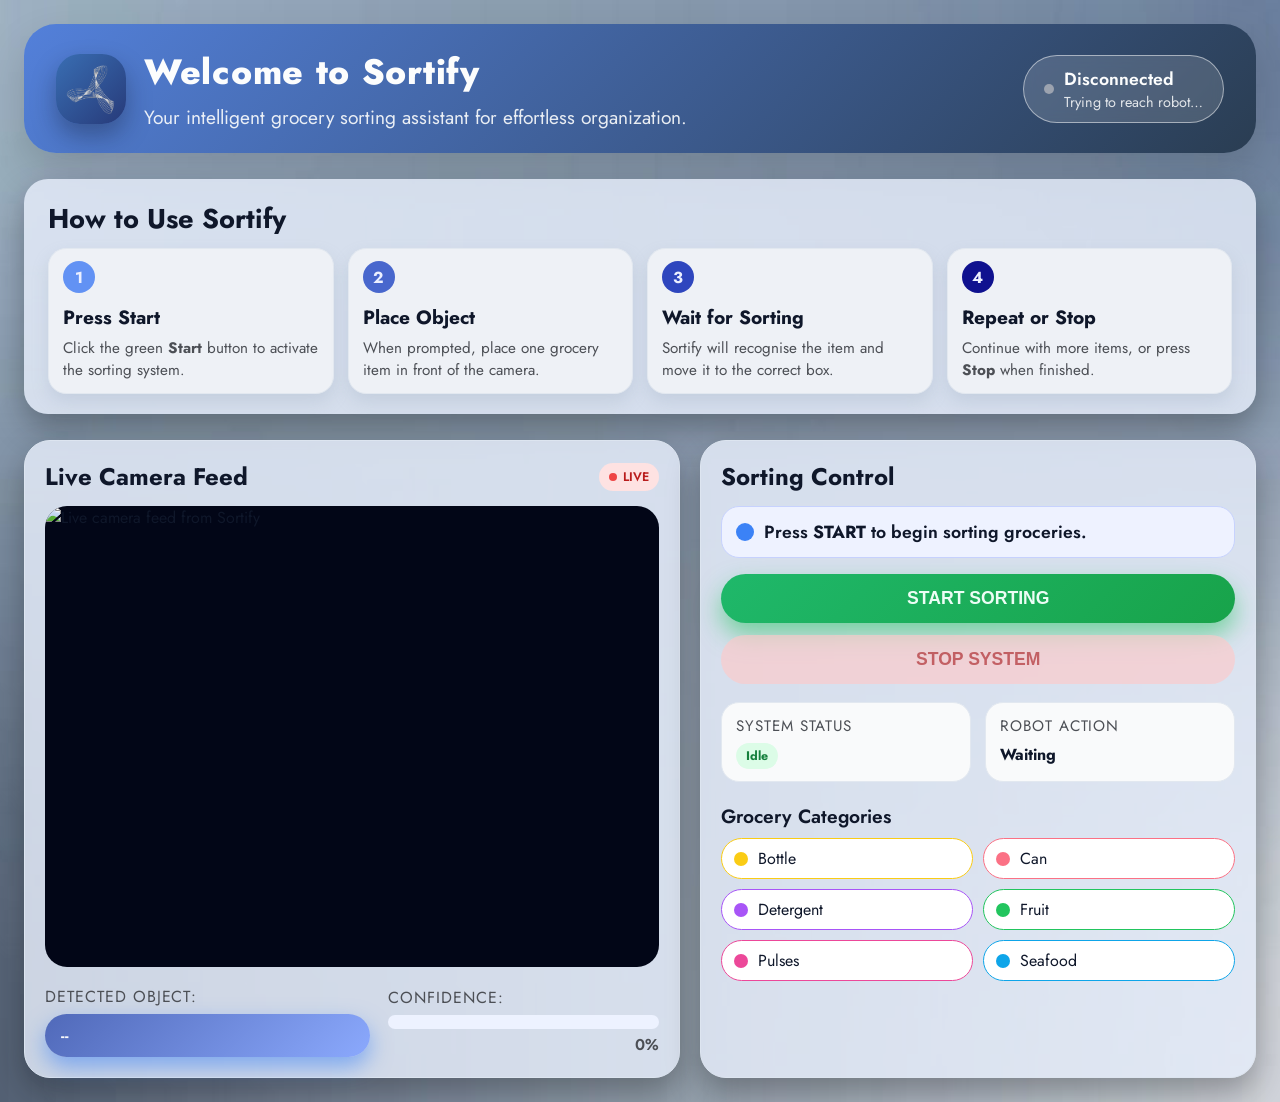
==== Dofbot/index.html @ 198b14b2 "Developed Frontend of robot index.html app.py" ====
<!DOCTYPE html>
<html lang="en">
<head>
  <meta charset="UTF-8" />
  <meta
    name="viewport"
    content="width=device-width, initial-scale=1.0"
  />
  <title>Sortify – Grocery Sorting Robot</title>

  <!-- Icons & Font -->
  <link
    rel="stylesheet"
    href="https://cdnjs.cloudflare.com/ajax/libs/font-awesome/6.5.0/css/all.min.css"
  />
  <!-- Font: JOST -->
  <link rel="preconnect" href="https://fonts.googleapis.com">
  <link rel="preconnect" href="https://fonts.gstatic.com" crossorigin>
  <link href="https://fonts.googleapis.com/css2?family=Jost:ital,wght@0,100..900;1,100..900&display=swap" rel="stylesheet">

  <style>
    :root {
      /* Blue theme */
      --bg: #e9f3ff;
      --card-bg: #e6edfad2;
      --primary: #3f69b0;
      --primary-soft: #e0ebff;
      --accent-green: #12c26d;
      --accent-red: #ff6b6b;
      --accent-orange: #ffb84d;

      --text-main: #0f172a;
      --text-muted: #4c4f55;

      --radius-lg: 26px;
      --radius-md: 18px;
      --radius-pill: 999px;

      --shadow-soft: 0 18px 40px rgba(3, 5, 10, 0.15);
      --shadow-card: 0 14px 32px rgba(16, 19, 22, 0.35);
      --transition-fast: 0.18s ease-out;
    }

    * {
      box-sizing: border-box;
    }

    body {
      margin: 0;
      padding: 24px;
      font-family: "Jost", sans-serif !important;
      color: var(--text-main);
      display: flex;
      justify-content: center;
      min-height: 100vh;
      background-color: var(--bg);
      background-image: url("images/background.jpg");
      background-size: cover;
      background-position: center;
      background-repeat: no-repeat;
    }

    .app-shell {
      width: 100%;
      max-width: 1400px;
      background: transparent;
    }

    /* ================= HEADER BANNER ================= */

    .hero-banner {
      background: linear-gradient(135deg, #5380da, #2a3d52);
      border-radius: 32px;
      padding: 22px 32px;
      display: flex;
      justify-content: space-between;
      align-items: center;
      box-shadow: var(--shadow-soft);
      color: #fcfdfd;
      margin-bottom: 26px;
    }

    .hero-left {
      display: flex;
      align-items: center;
      gap: 18px;
    }

    .hero-icon {
      width: 70px;
      height: 70px;
      border-radius: 24px;
      background: linear-gradient(135deg, #396eb3, #273a79);
      display: flex;
      align-items: center;
      justify-content: center;
      box-shadow: 0 12px 24px rgba(15, 23, 42, 0.35);
      /* font-size no longer needed for icon */
    }

    /*  logo image styling */
    .hero-logo-img {
      max-width: 50px;
      max-height: 50px;
      display: block;
    }

    .hero-text h1 {
      margin: 0;
      font-weight: 800;
      font-size: 2.2rem;
      letter-spacing: 0.02em;
    }

    .hero-text p {
      margin: 6px 0 0;
      font-size: 1.2rem;
      opacity: 0.9;
    }

    .hero-right {
      display: flex;
      align-items: center;
      gap: 12px;
    }

    .connection-pill {
      padding: 10px 20px;
      border-radius: 999px;
      background: rgba(255, 255, 255, 0.15);
      border: 1px solid rgba(255, 255, 255, 0.5);
      display: flex;
      align-items: center;
      gap: 10px;
      font-size: 1.1rem;
      backdrop-filter: blur(6px);
    }

    .connection-dot {
      width: 10px;
      height: 10px;
      border-radius: 999px;
      background: #9ca3af;
    }

    .connection-pill.connected .connection-dot {
      background: #4ade80;
      box-shadow: 0 0 0 6px rgba(74, 222, 128, 0.45);
    }

    .connection-label {
      font-weight: 600;
    }

    .connection-status {
      font-size: 0.9rem;
      opacity: 0.85;
    }

    /* ================= HOW-TO SECTION ================= */

    .howto-card {
      margin-top: 18px;
      background: var(--card-bg);
      border-radius: 24px;
      padding: 20px 24px;
      box-shadow: var(--shadow-card);
      display: flex;
      align-items: flex-start;
      gap: 20px;
    }

    .howto-main {
      flex: 1;
    }

    .howto-main h2 {
      margin: 0 0 8px;
      font-size: 1.7rem;
    }

    .steps-row {
      display: grid;
      grid-template-columns: repeat(4, minmax(0, 1fr));
      gap: 14px;
      margin-top: 10px;
    }

    @media (max-width: 1000px) {
      .steps-row {
        grid-template-columns: repeat(2, minmax(0, 1fr));
      }
    }

    @media (max-width: 700px) {
      .steps-row {
        grid-template-columns: 1fr;
      }
    }

    .step-card {
      border-radius: 18px;
      border: 1px solid #e2e8f0;
      background: #eef1f6;
      padding: 12px 14px;
      box-shadow: 0 8px 16px rgba(148, 163, 184, 0.25);
      display: flex;
      flex-direction: column;
      gap: 6px;
    }

    .step-number {
      width: 32px;
      height: 32px;
      border-radius: 999px;
      background: #6292f4;
      display: flex;
      align-items: center;
      justify-content: center;
      color: #ecf0ff;
      font-weight: 700;
      margin-bottom: 4px;
    }

    .step-card:nth-child(2) .step-number {
      background: #4867cd;
    }
    .step-card:nth-child(3) .step-number {
      background: #2e46be;
    }
    .step-card:nth-child(4) .step-number {
      background: #0f118f;
    }

    .step-title {
      font-size: 1.2rem;
      font-weight: 700;
    }

    .step-text {
      font-size: 0.95rem;
      color: var(--text-muted);
    }

    /* ================= MAIN GRID ================= */

    .main-grid {
      margin-top: 26px;
      display: grid;
      grid-template-columns: minmax(0, 1.3fr) minmax(0, 1.1fr);
      gap: 20px;
    }

    @media (max-width: 1000px) {
      .main-grid {
        grid-template-columns: 1fr;
      }
    }

    .card {
      background: var(--card-bg);
      border-radius: 26px;
      padding: 18px 20px 20px;
      box-shadow: var(--shadow-card);
      border: 1px solid #dde5f0;
    }

    .card-header {
      display: flex;
      justify-content: space-between;
      align-items: center;
      margin-bottom: 12px;
    }

    .card-title {
      font-size: 1.5rem;
      font-weight: 700;
    }

    .tag-live {
      font-size: 0.78rem;
      padding: 5px 10px;
      border-radius: 999px;
      background: #fee2e2;
      color: #b91c1c;
      display: inline-flex;
      align-items: center;
      gap: 6px;
      font-weight: 600;
    }

    .tag-live::before {
      content: "";
      width: 8px;
      height: 8px;
      border-radius: 999px;
      background: #ef4444;
    }

    /* Camera card */

    .camera-frame {
      border-radius: 22px;
      overflow: hidden;
      background: #020617;
      position: relative;
      aspect-ratio: 4 / 3;
      margin-bottom: 18px;
    }

    .camera-frame img {
      width: 100%;
      height: 100%;
      object-fit: cover;
      display: block;
    }

    .camera-bottom-row {
      display: grid;
      grid-template-columns: 1.2fr 1fr;
      gap: 18px;
      align-items: center;
    }

    @media (max-width: 700px) {
      .camera-bottom-row {
        grid-template-columns: 1fr;
      }
    }

    .label {
      font-size: 1rem;
      letter-spacing: 0.06em;
      text-transform: uppercase;
      color: var(--text-muted);
      margin-bottom: 6px;
    }

    .detected-pill {
      border-radius: 999px;
      background: linear-gradient(135deg, #5069b9, #8ba9fd);
      color: #f9fafb;
      padding: 10px 16px;
      min-height: 40px;
      display: flex;
      align-items: center;
      font-weight: 600;
      box-shadow: 0 10px 22px rgba(59, 130, 246, 0.55);
    }

    .confidence-wrapper {
      width: 100%;
    }

    .confidence-bar-bg {
      width: 100%;
      height: 14px;
      border-radius: 999px;
      background: #edf2ff;
      overflow: hidden;
    }

    .confidence-bar-fill {
      height: 100%;
      width: 0%;
      border-radius: inherit;
      background: linear-gradient(90deg, #22c55e, #4ade80);
      transition: width 0.25s ease-out;
    }

    .confidence-value {
      text-align: right;
      font-size: 0.98rem;
      margin-top: 4px;
      color: var(--text-muted);
      font-weight: 600;
    }

    /* Sorting control card */

    .instruction-banner {
      border-radius: 18px;
      padding: 12px 14px;
      background: #eef2ff;
      border: 1px solid #c7d2fe;
      display: flex;
      align-items: center;
      gap: 10px;
      margin-bottom: 16px;
      font-size: 1.1rem;
    }

    .instruction-dot {
      width: 18px;
      height: 18px;
      border-radius: 999px;
      background: #3b82f6;
    }

    .instruction-text {
      font-weight: 600;
    }

    .btn-row {
      display: flex;
      flex-direction: column;
      gap: 12px;
      margin-bottom: 18px;
    }

    .btn-main {
      border: none;
      border-radius: 999px;
      padding: 14px 12px;
      font-size: 1.1rem;
      font-weight: 700;
      cursor: pointer;
      transition: transform var(--transition-fast),
        box-shadow var(--transition-fast),
        opacity 0.12s linear;
    }

    .btn-main:disabled {
      opacity: 0.65;
      cursor: not-allowed;
      box-shadow: none;
      transform: none;
    }

    .btn-start {
      background: linear-gradient(135deg, #1fb86a, #18a34a);
      color: #ecfdf5;
      box-shadow: 0 12px 24px rgba(34, 197, 94, 0.55);
    }

    .btn-start:hover:not(:disabled) {
      transform: translateY(-1px);
      box-shadow: 0 14px 30px rgba(34, 197, 94, 0.7);
    }

    .btn-stop {
      background: #fecaca;
      color: #b91c1c;
      box-shadow: 0 10px 22px rgba(248, 113, 113, 0.5);
    }

    .btn-stop:hover:not(:disabled) {
      transform: translateY(-1px);
      box-shadow: 0 12px 26px rgba(248, 113, 113, 0.75);
    }

    .status-grid {
      display: grid;
      grid-template-columns: repeat(2, minmax(0, 1fr));
      gap: 14px;
      margin-bottom: 20px;
    }

    .status-card-small {
      border-radius: 18px;
      background: #f9fafb;
      padding: 12px 14px;
      border: 1px solid #e2e8f0;
      display: flex;
      flex-direction: column;
      gap: 6px;
    }

    .status-label-small {
      font-size: 0.95rem;
      text-transform: uppercase;
      letter-spacing: 0.06em;
      color: var(--text-muted);
    }

    .status-value {
      font-weight: 700;
      font-size: 1rem;
    }

    .status-badge {
      padding: 4px 10px;
      border-radius: 999px;
      font-size: 0.78rem;
      display: inline-flex;
      align-items: center;
      gap: 6px;
    }

    .status-badge.idle {
      background: #dcfce7;
      color: #15803d;
    }

    .status-badge.active {
      background: #dbeafe;
      color: #1d4ed8;
    }

    .status-badge.stopped {
      background: #fee2e2;
      color: #b91c1c;
    }

    .categories-title {
      font-size: 1.2rem;
      font-weight: 600;
      margin-bottom: 8px;
    }

    .categories-grid {
      display: grid;
      grid-template-columns: repeat(2, minmax(0, 1fr));
      gap: 10px;
    }

    .category-pill {
      border-radius: 999px;
      padding: 8px 12px;
      border: 1.5px solid #e2e8f0;
      display: flex;
      align-items: center;
      gap: 10px;
      font-size: 1rem;
      background: #ffffff;
    }

    .category-dot {
      width: 14px;
      height: 14px;
      border-radius: 999px;
    }

    .cat-bottle {
      border-color: #facc15;
    }
    .cat-bottle .category-dot {
      background: #facc15;
    }

    .cat-can {
      border-color: #fb7185;
    }
    .cat-can .category-dot {
      background: #fb7185;
    }

    .cat-detergent {
      border-color: #a855f7;
    }
    .cat-detergent .category-dot {
      background: #a855f7;
    }

    .cat-fruit {
      border-color: #22c55e;
    }
    .cat-fruit .category-dot {
      background: #22c55e;
    }

    .cat-pulses {
      border-color: #ec4899;
    }
    .cat-pulses .category-dot {
      background: #ec4899;
    }

    .cat-seafood {
      border-color: #0ea5e9;
    }
    .cat-seafood .category-dot {
      background: #0ea5e9;
    }

    @media (max-width: 700px) {
      .hero-banner {
        flex-direction: column;
        align-items: flex-start;
        gap: 14px;
      }

      .hero-right {
        align-self: stretch;
        justify-content: flex-end;
      }
    }
  </style>
</head>
<body>
  <div class="app-shell">
    <!-- HERO BANNER -->
    <section class="hero-banner">
      <div class="hero-left">
        <div class="hero-icon">
          <img src="images/logo.png" alt="Sortify logo" class="hero-logo-img" />
        </div>
        <div class="hero-text">
          <h1>Welcome to Sortify</h1>
          <p>Your intelligent grocery sorting assistant for effortless organization.</p>
        </div>
      </div>
      <div class="hero-right">
        <div id="connection-pill" class="connection-pill">
          <div class="connection-dot"></div>
          <div>
            <div class="connection-label" id="connection-label">Disconnected</div>
            <div class="connection-status" id="connection-status">Trying to reach robot…</div>
          </div>
        </div>
      </div>
    </section>

    <!-- HOW TO USE -->
    <section class="howto-card">
      <div class="howto-main">
        <h2>How to Use Sortify</h2>
        <div class="steps-row">
          <div class="step-card">
            <div class="step-number">1</div>
            <div class="step-title">Press Start</div>
            <div class="step-text">
              Click the green <strong>Start</strong> button to activate the sorting system.
            </div>
          </div>
          <div class="step-card">
            <div class="step-number">2</div>
            <div class="step-title">Place Object</div>
            <div class="step-text">
              When prompted, place one grocery item in front of the camera.
            </div>
          </div>
          <div class="step-card">
            <div class="step-number">3</div>
            <div class="step-title">Wait for Sorting</div>
            <div class="step-text">
              Sortify will recognise the item and move it to the correct box.
            </div>
          </div>
          <div class="step-card">
            <div class="step-number">4</div>
            <div class="step-title">Repeat or Stop</div>
            <div class="step-text">
              Continue with more items, or press <strong>Stop</strong> when finished.
            </div>
          </div>
        </div>
      </div>
    </section>

    <!-- MAIN GRID -->
    <section class="main-grid">
      <!-- LEFT: LIVE CAMERA -->
      <div class="card">
        <div class="card-header">
          <div class="card-title">Live Camera Feed</div>
          <div class="tag-live">LIVE</div>
        </div>
        <div class="camera-frame">
          <img src="{{ url_for('video_feed') }}" alt="Live camera feed from Sortify" />
        </div>

        <div class="camera-bottom-row">
          <div>
            <div class="label">Detected Object:</div>
            <div id="detected-pill" class="detected-pill">
              <span id="detected-object-text">--</span>
            </div>
          </div>
          <div class="confidence-wrapper">
            <div class="label">Confidence:</div>
            <div class="confidence-bar-bg">
              <div id="confidence-fill" class="confidence-bar-fill"></div>
            </div>
            <div id="confidence-value" class="confidence-value">0%</div>
          </div>
        </div>
      </div>

      <!-- RIGHT: SORTING CONTROL -->
      <div class="card">
        <div class="card-header">
          <div class="card-title">Sorting Control</div>
        </div>

        <div class="instruction-banner">
          <div class="instruction-dot"></div>
          <div>
            <div class="instruction-text" id="instruction-main">
              Press <strong>START</strong> to begin sorting groceries.
            </div>
          </div>
        </div>

        <div class="btn-row">
          <button
            id="btn-start"
            class="btn-main btn-start"
            onclick="toggleSystem('start')"
          >
            START SORTING
          </button>
          <button
            id="btn-stop"
            class="btn-main btn-stop"
            onclick="toggleSystem('stop')"
            disabled
          >
            STOP SYSTEM
          </button>
        </div>

        <div class="status-grid">
          <div class="status-card-small">
            <div class="status-label-small">System Status</div>
            <div class="status-value">
              <span
                id="system-status-badge"
                class="status-badge idle"
              >
                Idle
              </span>
            </div>
          </div>
          <div class="status-card-small">
            <div class="status-label-small">Robot Action</div>
            <div class="status-value" id="robot-action">
              Waiting
            </div>
          </div>
        </div>

        <div>
          <div class="categories-title">Grocery Categories</div>
          <div class="categories-grid">
            <div class="category-pill cat-bottle">
              <div class="category-dot"></div>
              Bottle
            </div>
            <div class="category-pill cat-can">
              <div class="category-dot"></div>
              Can
            </div>
            <div class="category-pill cat-detergent">
              <div class="category-dot"></div>
              Detergent
            </div>
            <div class="category-pill cat-fruit">
              <div class="category-dot"></div>
              Fruit
            </div>
            <div class="category-pill cat-pulses">
              <div class="category-dot"></div>
              Pulses
            </div>
            <div class="category-pill cat-seafood">
              <div class="category-dot"></div>
              Seafood
            </div>
          </div>
        </div>
      </div>
    </section>
  </div>

  <script>
    let isRunning = false;
    let lastStatusOk = false;

    async function toggleSystem(action) {
      const startBtn = document.getElementById("btn-start");
      const stopBtn = document.getElementById("btn-stop");

      startBtn.disabled = true;
      stopBtn.disabled = true;

      try {
        const res = await fetch("/api/toggle", {
          method: "POST",
          headers: { "Content-Type": "application/json" },
          body: JSON.stringify({ action }),
        });

        if (!res.ok) throw new Error("Toggle request failed");

        const data = await res.json();
        console.log("Toggle:", data);
        updateRunningState(action === "start");
      } catch (err) {
        console.error(err);
        updateRunningState(isRunning); // revert to previous
      }
    }

    function updateRunningState(active) {
      isRunning = active;

      const startBtn = document.getElementById("btn-start");
      const stopBtn = document.getElementById("btn-stop");
      const badge = document.getElementById("system-status-badge");
      const actionText = document.getElementById("robot-action");
      const instruction = document.getElementById("instruction-main");

      startBtn.disabled = active;
      stopBtn.disabled = !active;

      badge.classList.remove("idle", "active", "stopped");

      if (active) {
        badge.classList.add("active");
        badge.textContent = "Running";
        actionText.textContent = "Looking for item…";
        instruction.innerHTML = "Place one grocery item in front of the camera and wait.";
      } else {
        badge.classList.add("stopped");
        badge.textContent = "Stopped";
        actionText.textContent = "Waiting";
        instruction.innerHTML = "Press <strong>START</strong> to begin sorting groceries.";
      }
    }

    function updateConnectionUI(connected) {
      const pill = document.getElementById("connection-pill");
      const label = document.getElementById("connection-label");
      const status = document.getElementById("connection-status");

      if (connected) {
        pill.classList.add("connected");
        label.textContent = "Connected";
        status.textContent = "Robot reachable.";
      } else {
        pill.classList.remove("connected");
        label.textContent = "Disconnected";
        status.textContent = "Trying to reach robot…";
      }
    }

    function inferRobotAction(statusStr) {
      const s = (statusStr || "").toLowerCase();
      if (!s || s.includes("idle")) return "Waiting";
      if (s.includes("picking")) return "Picking item";
      if (s.includes("moving")) return "Moving to box";
      if (s.includes("returning")) return "Returning home";
      return statusStr || "Working";
    }

    function updateFromStatus(data) {
      const badge = document.getElementById("system-status-badge");
      const actionText = document.getElementById("robot-action");
      const instruction = document.getElementById("instruction-main");
      const detectedText = document.getElementById("detected-object-text");
      const confFill = document.getElementById("confidence-fill");
      const confValue = document.getElementById("confidence-value");

      const status = data.status || "";
      const detected = data.detected || "--";

      // System badge
      badge.classList.remove("idle", "active", "stopped");
      if (data.active) {
        badge.classList.add("active");
        badge.textContent = "Running";
      } else if (!data.active && status.toLowerCase().includes("idle")) {
        badge.classList.add("idle");
        badge.textContent = "Idle";
      } else {
        badge.classList.add("stopped");
        badge.textContent = "Stopped";
      }

      // Robot action text
      actionText.textContent = inferRobotAction(status);

      // Instruction text (simple mapping)
      if (!data.active) {
        instruction.innerHTML =
          'Press <strong>START</strong> to begin sorting groceries.';
      } else if (status.toLowerCase().includes("wait") || status.toLowerCase().includes("idle")) {
        instruction.textContent = "Place one grocery item in front of the camera.";
      } else if (status.toLowerCase().includes("moving") || status.toLowerCase().includes("picking")) {
        instruction.textContent = "Please wait. Do not touch the item.";
      } else {
        instruction.textContent = status || "Sorting in progress…";
      }

      // Detected object
      detectedText.textContent = detected && detected !== "None" ? detected : "--";

      // Confidence (if backend later sends it)
      if (typeof data.confidence === "number" && !isNaN(data.confidence)) {
        const pct = Math.round(data.confidence * 100);
        const clamped = Math.max(0, Math.min(100, pct));
        confFill.style.width = clamped + "%";
        confValue.textContent = clamped + "%";
      } else {
        // default for now
        confFill.style.width = "0%";
        confValue.textContent = "0%";
      }

      // Keep buttons synced with real active flag
      if (typeof data.active === "boolean" && data.active !== isRunning) {
        updateRunningState(data.active);
      }
    }

    async function pollStatus() {
      try {
        const res = await fetch("/api/status");
        if (!res.ok) throw new Error("Status not OK");
        const data = await res.json();

        updateConnectionUI(true);
        lastStatusOk = true;
        updateFromStatus(data);
      } catch (err) {
        console.error("Status poll failed:", err);
        updateConnectionUI(false);
        lastStatusOk = false;
      }
    }

    setInterval(pollStatus, 1000);
    pollStatus();
  </script>
</body>
</html>
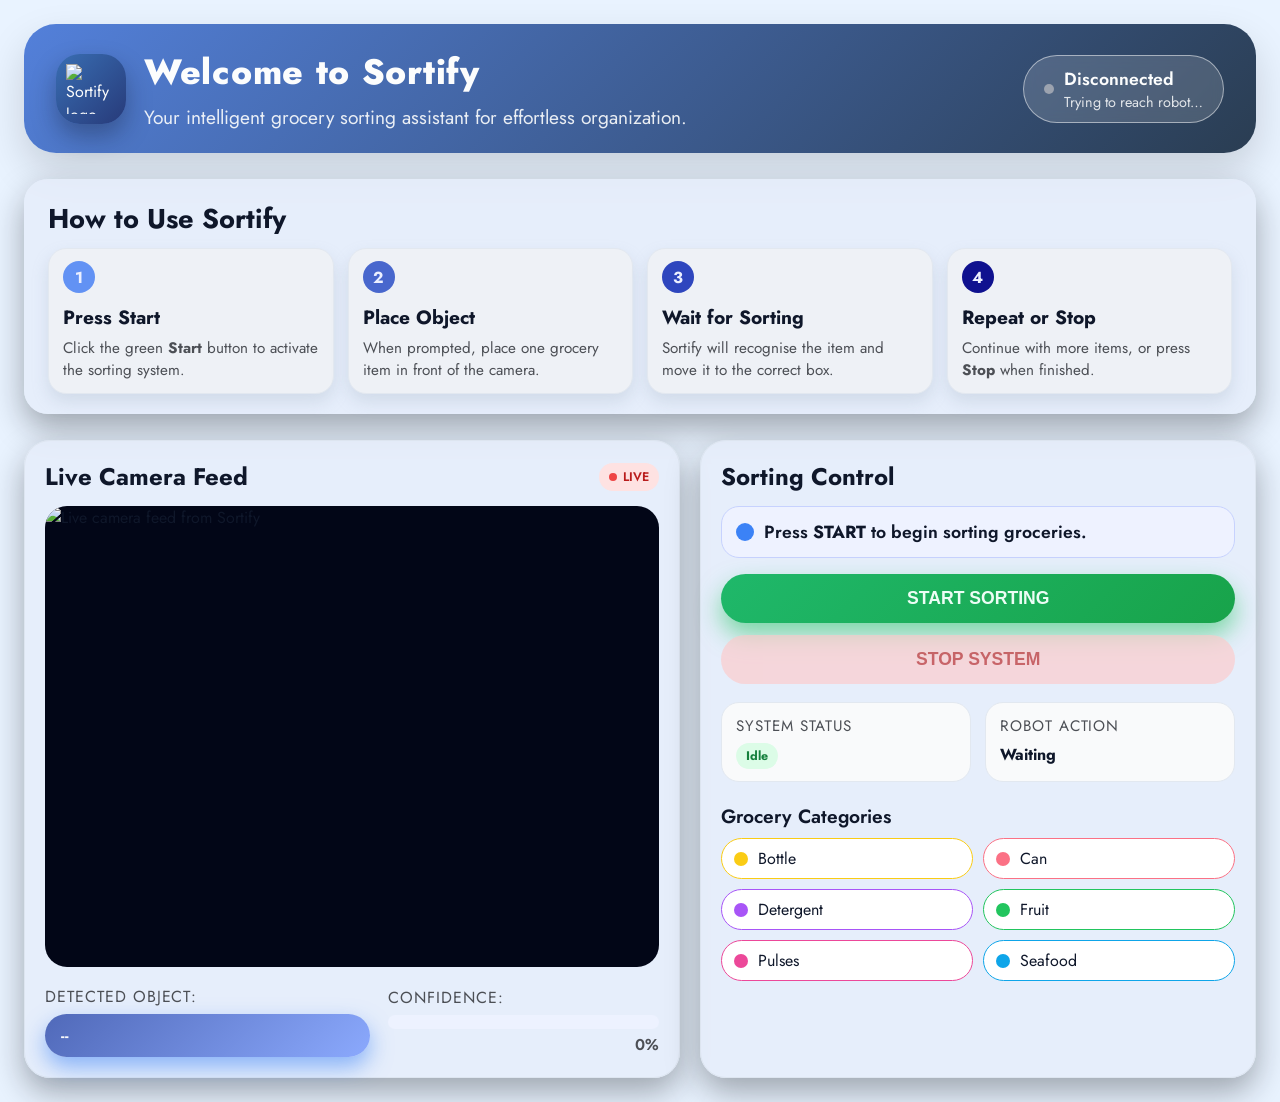
==== commit 2e355e71: "Updated Frontend - added confidence + images" ====
--- a/Dofbot/index.html
+++ b/Dofbot/index.html
@@ -54,7 +54,7 @@
       justify-content: center;
       min-height: 100vh;
       background-color: var(--bg);
-      background-image: url("images/background.jpg");
+      background-image: url("https://i.postimg.cc/KjK6nNsM/background.jpg");
       background-size: cover;
       background-position: center;
       background-repeat: no-repeat;
@@ -593,7 +593,7 @@
     <section class="hero-banner">
       <div class="hero-left">
         <div class="hero-icon">
-          <img src="images/logo.png" alt="Sortify logo" class="hero-logo-img" />
+          <img src="https://i.postimg.cc/VNC0VQ0c/logo.png" alt="Sortify logo" class="hero-logo-img" />
         </div>
         <div class="hero-text">
           <h1>Welcome to Sortify</h1>
